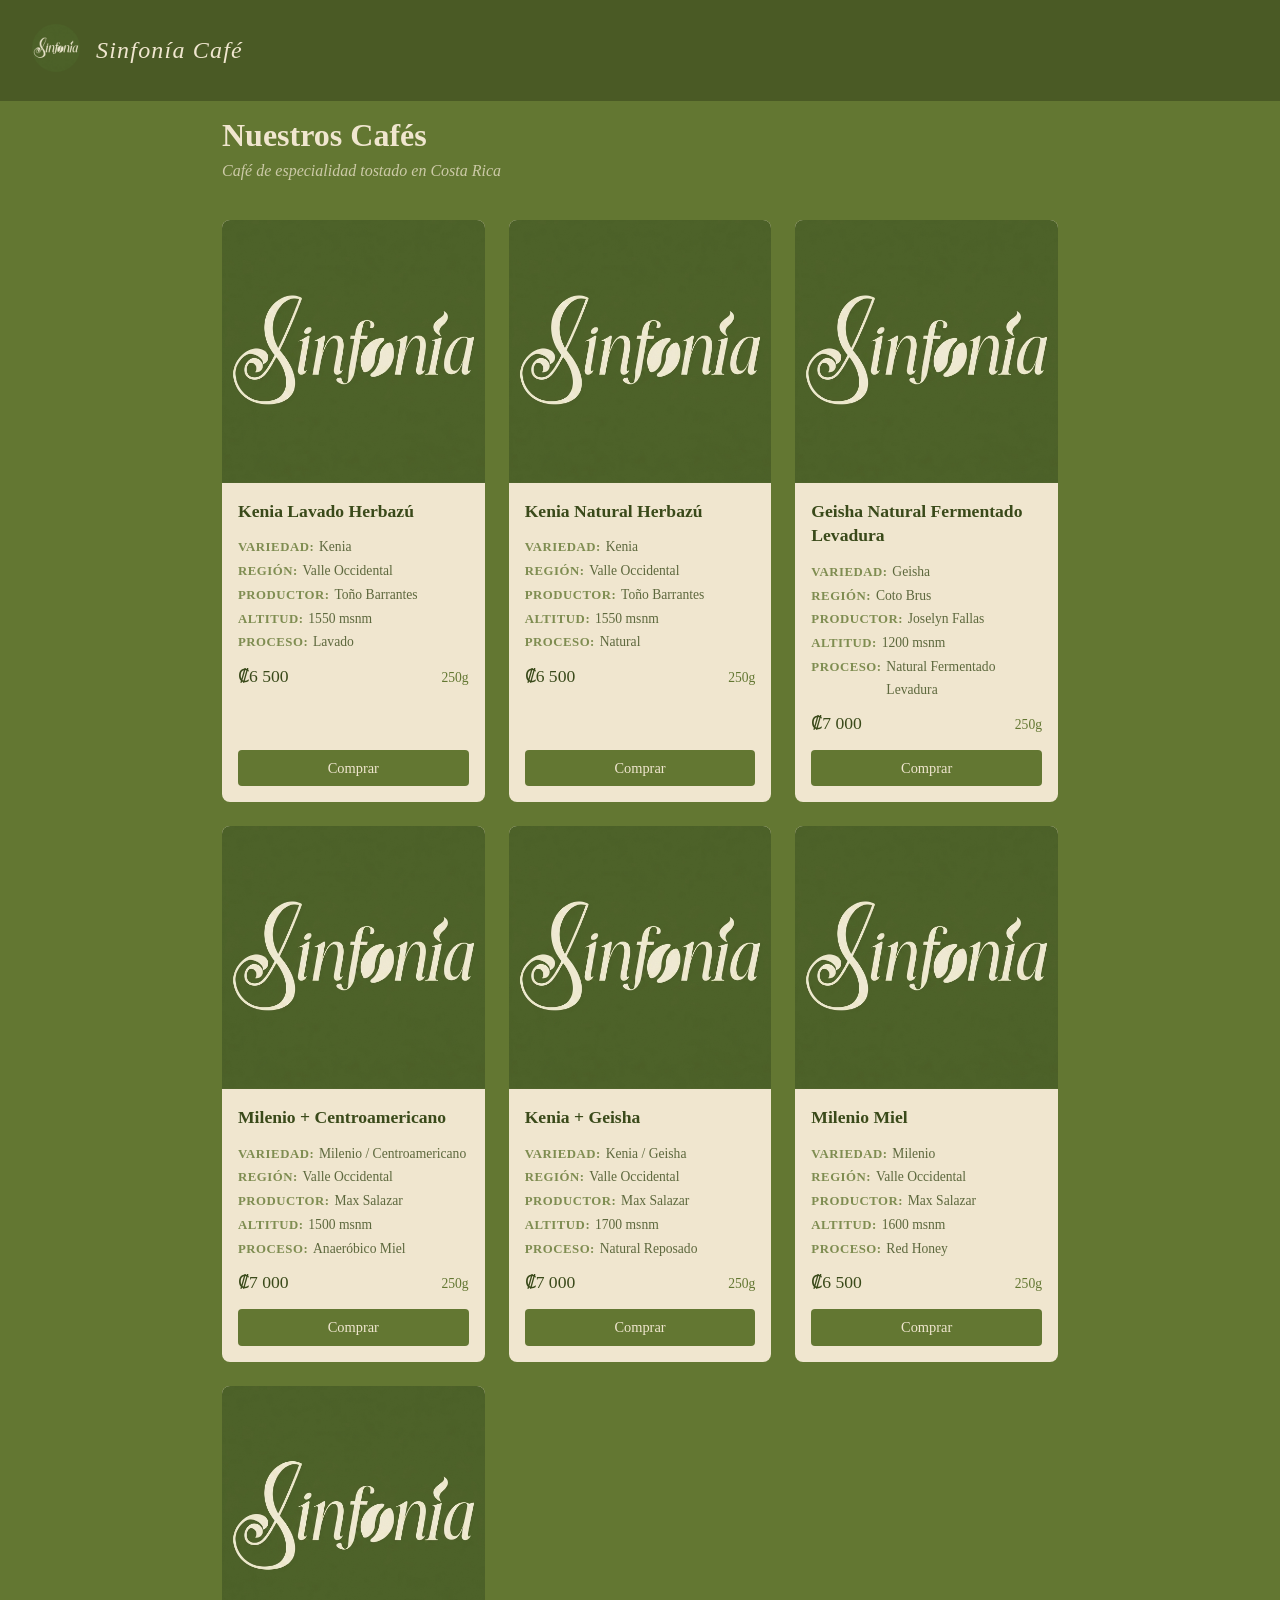
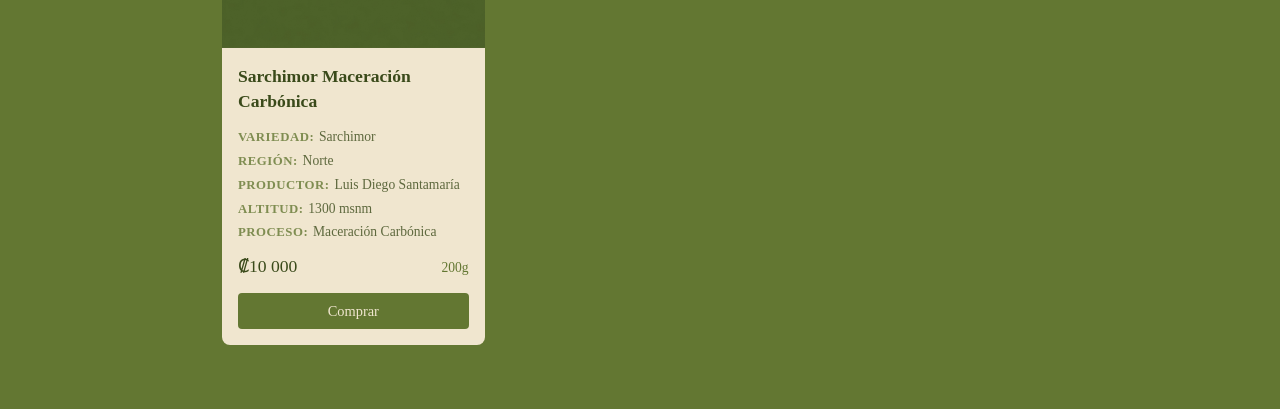
==== cafe.html @ 3f2649ae "Add coffee catalog page and polish styling - New cafe.html with 7 coffees showing variety, region, p" ====
<!DOCTYPE html>
<html lang="es">
<head>
  <meta charset="UTF-8">
  <meta name="viewport" content="width=device-width, initial-scale=1.0">
  <title>Café — Sinfonía Café</title>
  <link rel="icon" type="image/jpeg" href="images/logo.jpg">
  <style>
    * {
      margin: 0;
      padding: 0;
      box-sizing: border-box;
    }

    body {
      min-height: 100vh;
      background-color: #637732;
      color: #f0e6cf;
      font-family: Georgia, 'Times New Roman', serif;
    }

    header {
      padding: 1.5rem 2rem;
      display: flex;
      align-items: center;
      gap: 1rem;
      position: sticky;
      top: 0;
      background-color: #4a5a25;
      z-index: 10;
    }

    header img {
      width: 48px;
      height: 48px;
      border-radius: 50%;
      object-fit: cover;
    }

    header a {
      color: #f0e6cf;
      text-decoration: none;
      font-size: 1.25rem;
    }

    header .site-title {
      font-size: 1.5rem;
      font-style: italic;
      letter-spacing: 0.05em;
    }

    main {
      max-width: 900px;
      margin: 0 auto;
      padding: 1rem 2rem 4rem;
    }

    h1 {
      font-size: 2rem;
      margin-bottom: 0.5rem;
    }

    .subtitle {
      opacity: 0.75;
      font-style: italic;
      margin-bottom: 2.5rem;
    }

    .products {
      display: grid;
      grid-template-columns: repeat(auto-fill, minmax(260px, 1fr));
      gap: 1.5rem;
    }

    .product-card {
      background-color: #f0e6cf;
      color: #3a4a1a;
      border-radius: 8px;
      overflow: hidden;
      display: flex;
      flex-direction: column;
    }

    .product-card img {
      width: 100%;
      aspect-ratio: 1;
      object-fit: cover;
      background-color: rgba(240, 230, 207, 0.05);
    }

    .product-info {
      padding: 1rem;
      flex: 1;
      display: flex;
      flex-direction: column;
    }

    .product-info h3 {
      font-size: 1.1rem;
      margin-bottom: 0.75rem;
      line-height: 1.4;
    }

    .product-details {
      font-size: 0.85rem;
      line-height: 1.7;
      opacity: 0.8;
      margin-bottom: 0.75rem;
    }

    .product-details span {
      display: block;
    }

    .product-details .label {
      opacity: 1;
      color: #637732;
      font-size: 0.8rem;
      font-weight: bold;
      text-transform: uppercase;
      letter-spacing: 0.04em;
    }

    .detail-row {
      display: flex;
      gap: 0.3rem;
      align-items: baseline;
    }

    .price-size {
      display: flex;
      justify-content: space-between;
      align-items: baseline;
      margin-bottom: 1rem;
    }

    .price {
      font-size: 1.1rem;
    }

    .size {
      font-size: 0.85rem;
      opacity: 1;
      color: #637732;
    }

    .product-actions {
      margin-top: auto;
    }

    .btn {
      display: block;
      text-align: center;
      padding: 0.6rem 1rem;
      border-radius: 4px;
      font-family: inherit;
      font-size: 0.9rem;
      cursor: pointer;
      text-decoration: none;
      border: none;
      transition: opacity 0.2s;
      width: 100%;
    }

    .btn:hover {
      opacity: 0.85;
    }

    .btn-primary {
      background-color: #637732;
      color: #f0e6cf;
    }
  </style>
</head>
<body>
  <header>
    <a href="/">
      <img src="images/logo.jpg" alt="Sinfonía Café">
    </a>
    <a href="/" class="site-title">Sinfonía Café</a>
  </header>

  <main>
    <h1>Nuestros Cafés</h1>
    <p class="subtitle">Café de especialidad tostado en Costa Rica</p>

    <div class="products" id="catalog"></div>
  </main>

  <script>
    var WA_NUMBER = ['\x35\x30\x36', '854', '892', '36'].join('');

    var coffees = [
      {
        name: 'Kenia Lavado Herbazú',
        variedad: 'Kenia',
        region: 'Valle Occidental',
        productor: 'Toño Barrantes',
        altitud: '1550 msnm',
        proceso: 'Lavado',
        price: 6500,
        size: '250g'
      },
      {
        name: 'Kenia Natural Herbazú',
        variedad: 'Kenia',
        region: 'Valle Occidental',
        productor: 'Toño Barrantes',
        altitud: '1550 msnm',
        proceso: 'Natural',
        price: 6500,
        size: '250g'
      },
      {
        name: 'Geisha Natural Fermentado Levadura',
        variedad: 'Geisha',
        region: 'Coto Brus',
        productor: 'Joselyn Fallas',
        altitud: '1200 msnm',
        proceso: 'Natural Fermentado Levadura',
        price: 7000,
        size: '250g'
      },
      {
        name: 'Milenio + Centroamericano',
        variedad: 'Milenio / Centroamericano',
        region: 'Valle Occidental',
        productor: 'Max Salazar',
        altitud: '1500 msnm',
        proceso: 'Anaeróbico Miel',
        price: 7000,
        size: '250g'
      },
      {
        name: 'Kenia + Geisha',
        variedad: 'Kenia / Geisha',
        region: 'Valle Occidental',
        productor: 'Max Salazar',
        altitud: '1700 msnm',
        proceso: 'Natural Reposado',
        price: 7000,
        size: '250g'
      },
      {
        name: 'Milenio Miel',
        variedad: 'Milenio',
        region: 'Valle Occidental',
        productor: 'Max Salazar',
        altitud: '1600 msnm',
        proceso: 'Red Honey',
        price: 6500,
        size: '250g'
      },
      {
        name: 'Sarchimor Maceración Carbónica',
        variedad: 'Sarchimor',
        region: 'Norte',
        productor: 'Luis Diego Santamaría',
        altitud: '1300 msnm',
        proceso: 'Maceración Carbónica',
        price: 10000,
        size: '200g'
      },
    ];

    function formatPrice(n) {
      return '₡' + n.toLocaleString('es-CR');
    }

    function buildWhatsAppLink(coffee) {
      var msg = 'Hola! Me interesa comprar:\n\n';
      msg += '• ' + coffee.name + ' (' + coffee.size + ') — ' + formatPrice(coffee.price);
      return 'https://wa.me/' + WA_NUMBER + '?text=' + encodeURIComponent(msg);
    }

    function render() {
      var catalog = document.getElementById('catalog');

      coffees.forEach(function(c) {
        var card = document.createElement('div');
        card.className = 'product-card';

        var img = document.createElement('img');
        img.src = 'images/logo.jpg';
        img.alt = c.name;
        card.appendChild(img);

        var info = document.createElement('div');
        info.className = 'product-info';

        var h3 = document.createElement('h3');
        h3.textContent = c.name;
        info.appendChild(h3);

        var details = document.createElement('div');
        details.className = 'product-details';

        var fields = [
          ['Variedad', c.variedad],
          ['Región', c.region],
          ['Productor', c.productor],
          ['Altitud', c.altitud],
          ['Proceso', c.proceso],
        ];

        fields.forEach(function(f) {
          if (!f[1]) return;
          var row = document.createElement('div');
          row.className = 'detail-row';
          var label = document.createElement('span');
          label.className = 'label';
          label.textContent = f[0] + ':';
          var value = document.createElement('span');
          value.textContent = ' ' + f[1];
          row.appendChild(label);
          row.appendChild(value);
          details.appendChild(row);
        });

        info.appendChild(details);

        var priceSize = document.createElement('div');
        priceSize.className = 'price-size';
        var priceEl = document.createElement('span');
        priceEl.className = 'price';
        priceEl.textContent = formatPrice(c.price);
        var sizeEl = document.createElement('span');
        sizeEl.className = 'size';
        sizeEl.textContent = c.size;
        priceSize.appendChild(priceEl);
        priceSize.appendChild(sizeEl);
        info.appendChild(priceSize);

        var actions = document.createElement('div');
        actions.className = 'product-actions';
        var waLink = document.createElement('a');
        waLink.className = 'btn btn-primary';
        waLink.href = buildWhatsAppLink(c);
        waLink.target = '_blank';
        waLink.rel = 'noopener';
        waLink.textContent = 'Comprar';
        actions.appendChild(waLink);

        info.appendChild(actions);
        card.appendChild(info);
        catalog.appendChild(card);
      });
    }

    render();
  </script>
</body>
</html>
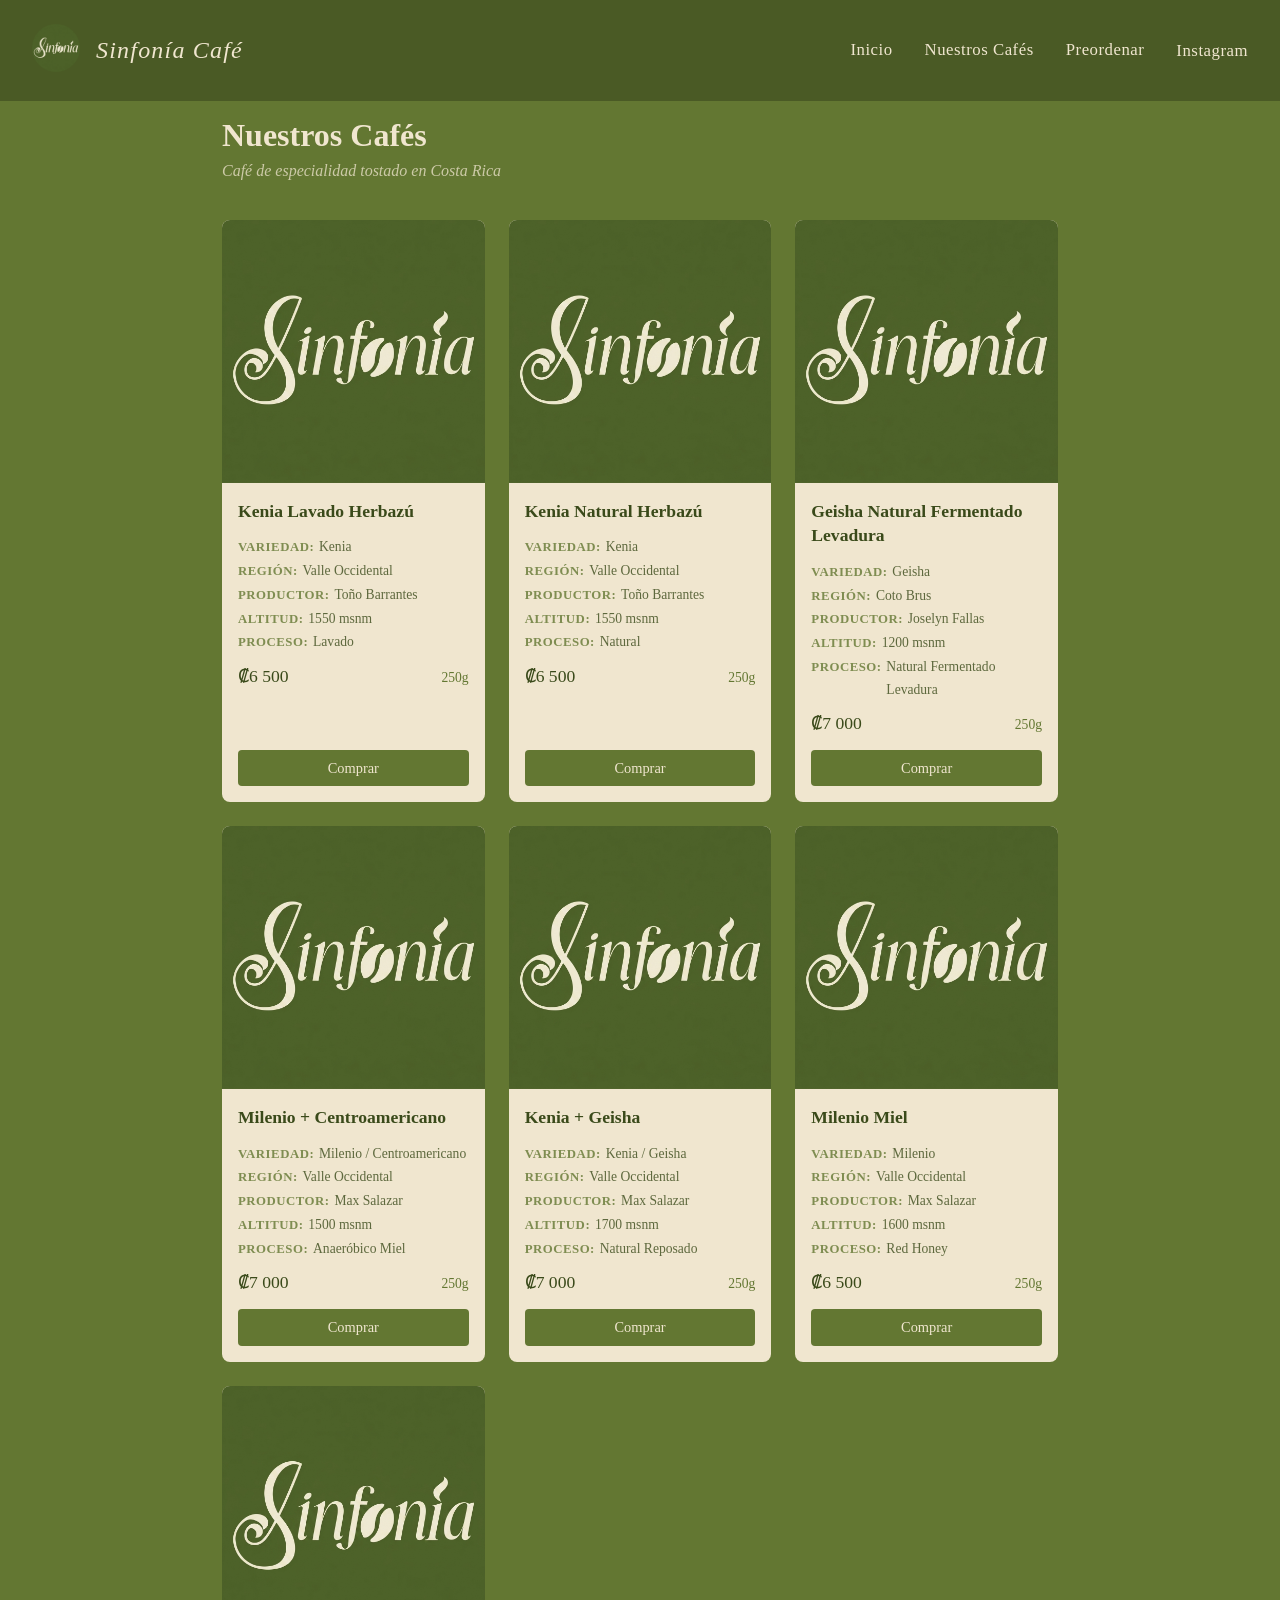
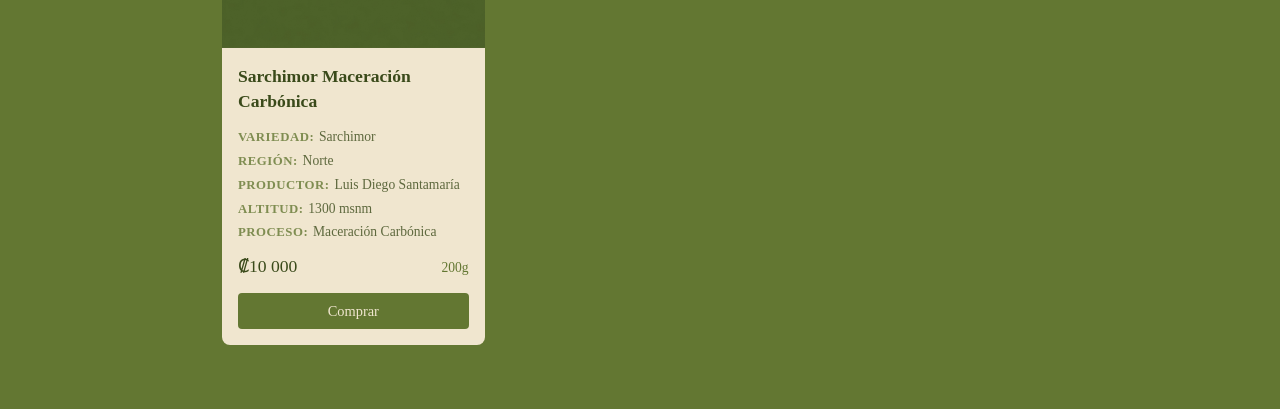
==== commit 304c5e32: "Add responsive nav menu and floating cart button - Hamburger menu on mobile, inline nav in header on" ====
--- a/cafe.html
+++ b/cafe.html
@@ -49,6 +49,77 @@
       letter-spacing: 0.05em;
     }
 
+    .hamburger {
+      margin-left: auto;
+      background: none;
+      border: none;
+      color: #f0e6cf;
+      font-size: 1.6rem;
+      cursor: pointer;
+      padding: 0.25rem;
+      line-height: 1;
+    }
+
+    .nav-menu {
+      display: none;
+      position: absolute;
+      top: 100%;
+      left: 0;
+      right: 0;
+      background-color: #4a5a25;
+      padding: 0.5rem 2rem 1rem;
+      flex-direction: column;
+    }
+
+    .nav-menu.open {
+      display: flex;
+    }
+
+    .nav-menu a {
+      color: #f0e6cf;
+      text-decoration: none;
+      padding: 0.6rem 0;
+      font-size: 1rem;
+      border-bottom: 1px solid rgba(240, 230, 207, 0.15);
+    }
+
+    .nav-menu a:last-child {
+      border-bottom: none;
+    }
+
+    .nav-menu a:hover {
+      opacity: 0.8;
+    }
+
+    @media (min-width: 768px) {
+      .hamburger {
+        display: none;
+      }
+
+      .nav-menu {
+        display: flex;
+        position: static;
+        flex-direction: row;
+        gap: 2rem;
+        background: none;
+        padding: 0;
+        margin-left: auto;
+        align-items: center;
+      }
+
+      .nav-menu a {
+        padding: 0.4rem 0;
+        font-size: 1.05rem;
+        border-bottom: 2px solid transparent;
+        letter-spacing: 0.03em;
+      }
+
+      .nav-menu a:hover {
+        border-bottom-color: #f0e6cf;
+        opacity: 1;
+      }
+    }
+
     main {
       max-width: 900px;
       margin: 0 auto;
@@ -178,6 +249,13 @@
       <img src="images/logo.jpg" alt="Sinfonía Café">
     </a>
     <a href="/" class="site-title">Sinfonía Café</a>
+    <nav class="nav-menu" id="nav">
+      <a href="/">Inicio</a>
+      <a href="cafe">Nuestros Cafés</a>
+      <a href="preordenar">Preordenar</a>
+      <a href="https://instagram.com/sinfonia_cafe_cr" target="_blank" rel="noopener">Instagram</a>
+    </nav>
+    <button class="hamburger" onclick="document.getElementById('nav').classList.toggle('open')" aria-label="Menú">&#9776;</button>
   </header>
 
   <main>
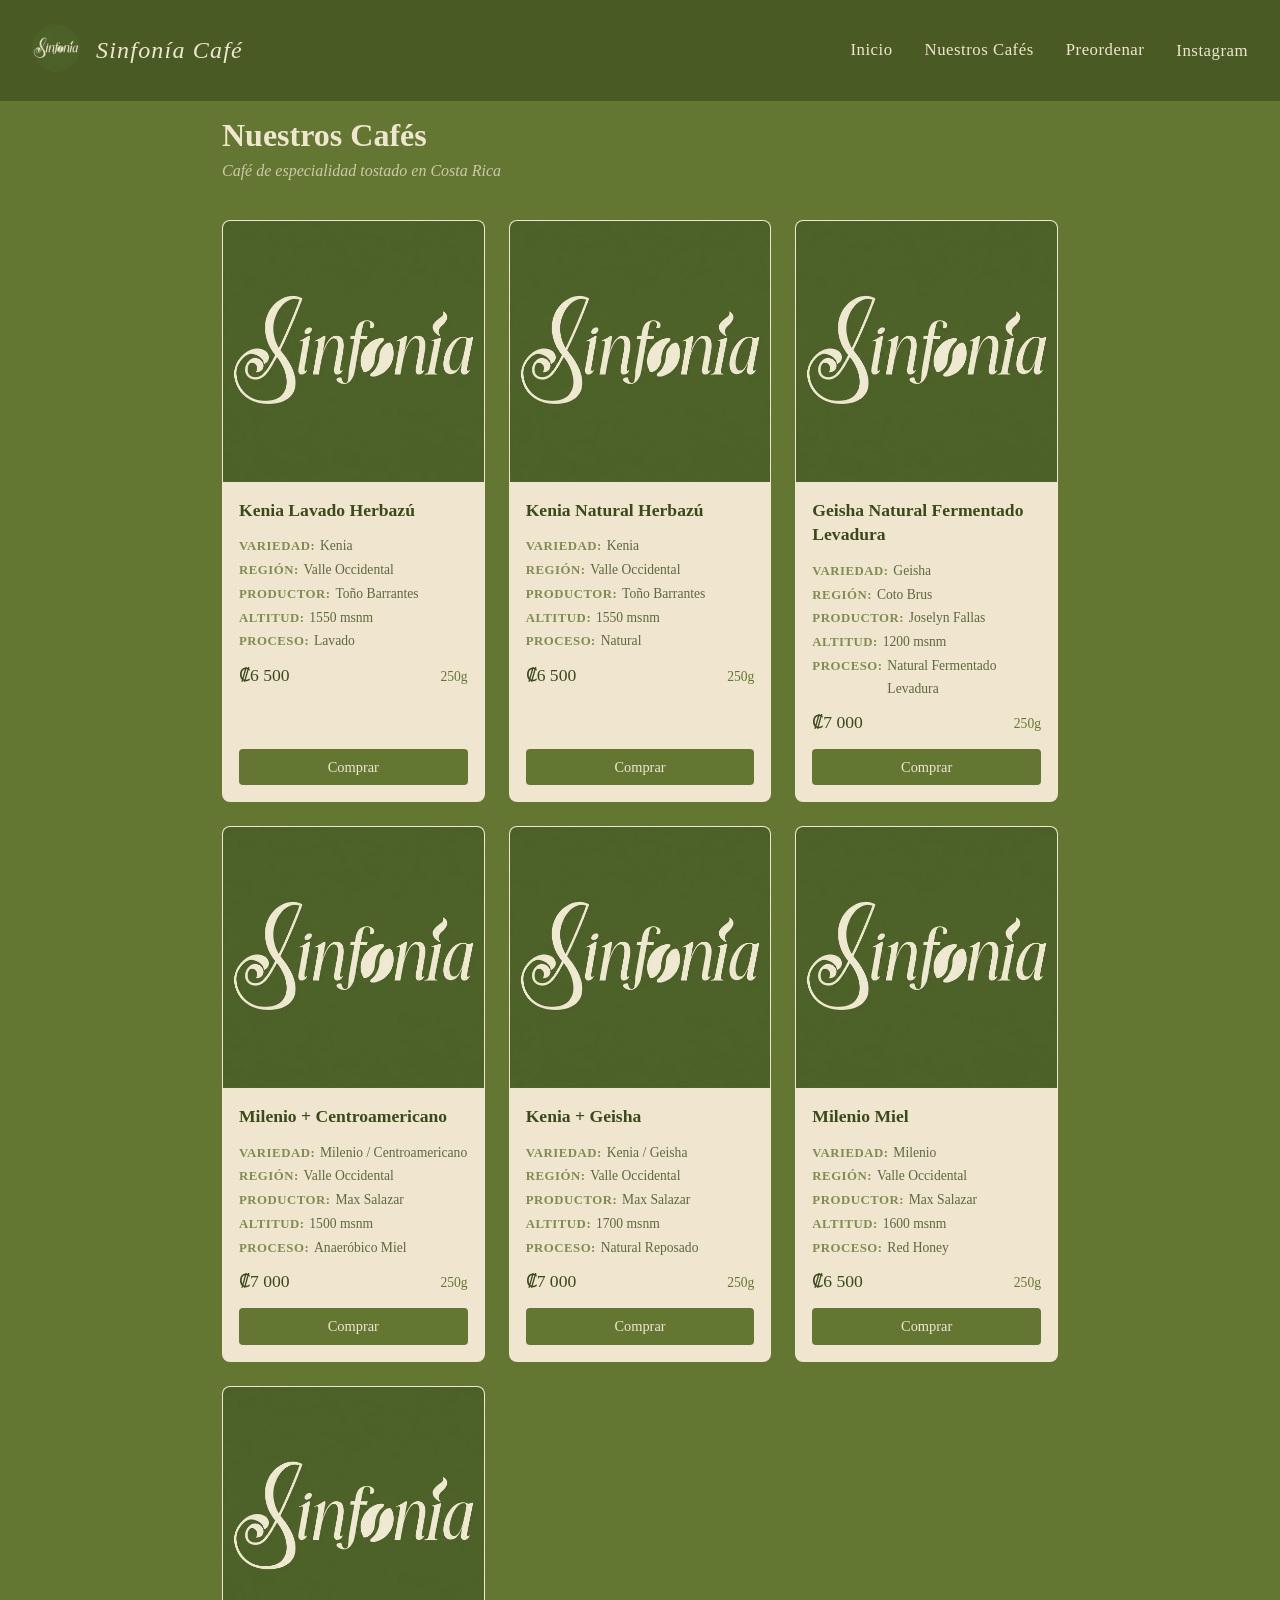
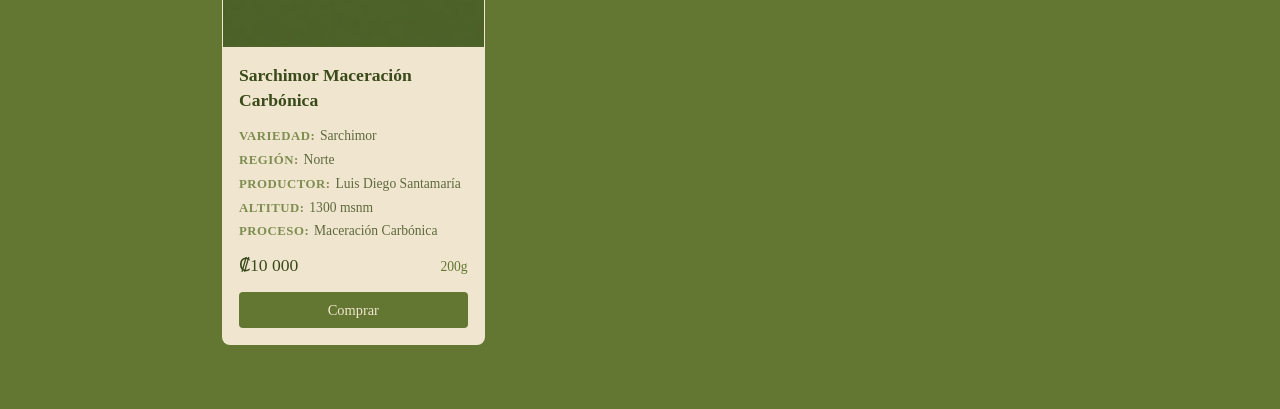
==== commit df1bd493: "Extract shared CSS and JS into styles.css and main.js Reduces duplication across pages — shared rese" ====
--- a/cafe.html
+++ b/cafe.html
@@ -5,171 +5,16 @@
   <meta name="viewport" content="width=device-width, initial-scale=1.0">
   <title>Café — Sinfonía Café</title>
   <link rel="icon" type="image/jpeg" href="images/logo.jpg">
+  <link rel="stylesheet" href="styles.css">
   <style>
-    * {
-      margin: 0;
-      padding: 0;
-      box-sizing: border-box;
-    }
-
-    body {
-      min-height: 100vh;
-      background-color: #637732;
-      color: #f0e6cf;
-      font-family: Georgia, 'Times New Roman', serif;
-    }
-
-    header {
-      padding: 1.5rem 2rem;
-      display: flex;
-      align-items: center;
-      gap: 1rem;
-      position: sticky;
-      top: 0;
-      background-color: #4a5a25;
-      z-index: 10;
-    }
-
-    header img {
-      width: 48px;
-      height: 48px;
-      border-radius: 50%;
-      object-fit: cover;
-    }
-
-    header a {
-      color: #f0e6cf;
-      text-decoration: none;
-      font-size: 1.25rem;
-    }
-
-    header .site-title {
-      font-size: 1.5rem;
-      font-style: italic;
-      letter-spacing: 0.05em;
-    }
-
-    .hamburger {
-      margin-left: auto;
-      background: none;
-      border: none;
-      color: #f0e6cf;
-      font-size: 1.6rem;
-      cursor: pointer;
-      padding: 0.25rem;
-      line-height: 1;
-    }
-
-    .nav-menu {
-      display: none;
-      position: absolute;
-      top: 100%;
-      left: 0;
-      right: 0;
-      background-color: #4a5a25;
-      padding: 0.5rem 2rem 1rem;
-      flex-direction: column;
-    }
-
-    .nav-menu.open {
-      display: flex;
-    }
-
-    .nav-menu a {
-      color: #f0e6cf;
-      text-decoration: none;
-      padding: 0.6rem 0;
-      font-size: 1rem;
-      border-bottom: 1px solid rgba(240, 230, 207, 0.15);
-    }
-
-    .nav-menu a:last-child {
-      border-bottom: none;
-    }
-
-    .nav-menu a:hover {
-      opacity: 0.8;
-    }
-
-    @media (min-width: 768px) {
-      .hamburger {
-        display: none;
-      }
-
-      .nav-menu {
-        display: flex;
-        position: static;
-        flex-direction: row;
-        gap: 2rem;
-        background: none;
-        padding: 0;
-        margin-left: auto;
-        align-items: center;
-      }
-
-      .nav-menu a {
-        padding: 0.4rem 0;
-        font-size: 1.05rem;
-        border-bottom: 2px solid transparent;
-        letter-spacing: 0.03em;
-      }
-
-      .nav-menu a:hover {
-        border-bottom-color: #f0e6cf;
-        opacity: 1;
-      }
-    }
-
-    main {
-      max-width: 900px;
-      margin: 0 auto;
-      padding: 1rem 2rem 4rem;
-    }
-
-    h1 {
-      font-size: 2rem;
-      margin-bottom: 0.5rem;
-    }
-
-    .subtitle {
-      opacity: 0.75;
-      font-style: italic;
-      margin-bottom: 2.5rem;
-    }
-
-    .products {
-      display: grid;
-      grid-template-columns: repeat(auto-fill, minmax(260px, 1fr));
-      gap: 1.5rem;
-    }
-
     .product-card {
       background-color: #f0e6cf;
       color: #3a4a1a;
-      border-radius: 8px;
-      overflow: hidden;
-      display: flex;
-      flex-direction: column;
-    }
-
-    .product-card img {
-      width: 100%;
-      aspect-ratio: 1;
-      object-fit: cover;
-      background-color: rgba(240, 230, 207, 0.05);
-    }
-
-    .product-info {
-      padding: 1rem;
-      flex: 1;
-      display: flex;
-      flex-direction: column;
     }
 
     .product-info h3 {
       font-size: 1.1rem;
       margin-bottom: 0.75rem;
-      line-height: 1.4;
     }
 
     .product-details {
@@ -211,30 +56,11 @@
 
     .size {
       font-size: 0.85rem;
-      opacity: 1;
       color: #637732;
     }
 
     .product-actions {
       margin-top: auto;
-    }
-
-    .btn {
-      display: block;
-      text-align: center;
-      padding: 0.6rem 1rem;
-      border-radius: 4px;
-      font-family: inherit;
-      font-size: 0.9rem;
-      cursor: pointer;
-      text-decoration: none;
-      border: none;
-      transition: opacity 0.2s;
-      width: 100%;
-    }
-
-    .btn:hover {
-      opacity: 0.85;
     }
 
     .btn-primary {
@@ -255,7 +81,7 @@
       <a href="preordenar">Preordenar</a>
       <a href="https://instagram.com/sinfonia_cafe_cr" target="_blank" rel="noopener">Instagram</a>
     </nav>
-    <button class="hamburger" onclick="document.getElementById('nav').classList.toggle('open')" aria-label="Menú">&#9776;</button>
+    <button class="hamburger" onclick="toggleNav()" aria-label="Menú">&#9776;</button>
   </header>
 
   <main>
@@ -265,9 +91,8 @@
     <div class="products" id="catalog"></div>
   </main>
 
+  <script src="main.js"></script>
   <script>
-    var WA_NUMBER = ['\x35\x30\x36', '854', '892', '36'].join('');
-
     var coffees = [
       {
         name: 'Kenia Lavado Herbazú',
@@ -341,17 +166,7 @@
       },
     ];
 
-    function formatPrice(n) {
-      return '₡' + n.toLocaleString('es-CR');
-    }
-
-    function buildWhatsAppLink(coffee) {
-      var msg = 'Hola! Me interesa comprar:\n\n';
-      msg += '• ' + coffee.name + ' (' + coffee.size + ') — ' + formatPrice(coffee.price);
-      return 'https://wa.me/' + WA_NUMBER + '?text=' + encodeURIComponent(msg);
-    }
-
-    function render() {
+    (function() {
       var catalog = document.getElementById('catalog');
 
       coffees.forEach(function(c) {
@@ -413,7 +228,7 @@
         actions.className = 'product-actions';
         var waLink = document.createElement('a');
         waLink.className = 'btn btn-primary';
-        waLink.href = buildWhatsAppLink(c);
+        waLink.href = buildWhatsAppLink([{ name: c.name + ' (' + c.size + ')', price: c.price }]);
         waLink.target = '_blank';
         waLink.rel = 'noopener';
         waLink.textContent = 'Comprar';
@@ -423,9 +238,7 @@
         card.appendChild(info);
         catalog.appendChild(card);
       });
-    }
-
-    render();
+    })();
   </script>
 </body>
 </html>
--- a/styles.css
+++ b/styles.css
@@ -0,0 +1,201 @@
+* {
+  margin: 0;
+  padding: 0;
+  box-sizing: border-box;
+}
+
+body {
+  min-height: 100vh;
+  background-color: #637732;
+  color: #f0e6cf;
+  font-family: Georgia, 'Times New Roman', serif;
+}
+
+header {
+  padding: 1.5rem 2rem;
+  display: flex;
+  align-items: center;
+  gap: 1rem;
+  position: sticky;
+  top: 0;
+  background-color: #4a5a25;
+  z-index: 10;
+}
+
+header img {
+  width: 48px;
+  height: 48px;
+  border-radius: 50%;
+  object-fit: cover;
+}
+
+header a {
+  color: #f0e6cf;
+  text-decoration: none;
+  font-size: 1.25rem;
+}
+
+header .site-title {
+  font-size: 1.5rem;
+  font-style: italic;
+  letter-spacing: 0.05em;
+}
+
+.hamburger {
+  margin-left: auto;
+  background: none;
+  border: none;
+  color: #f0e6cf;
+  font-size: 1.6rem;
+  cursor: pointer;
+  padding: 0.25rem;
+  line-height: 1;
+}
+
+.nav-menu {
+  display: none;
+  position: absolute;
+  top: 100%;
+  left: 0;
+  right: 0;
+  background-color: #4a5a25;
+  padding: 0.5rem 2rem 1rem;
+  flex-direction: column;
+}
+
+.nav-menu.open {
+  display: flex;
+}
+
+.nav-menu a {
+  color: #f0e6cf;
+  text-decoration: none;
+  padding: 0.6rem 0;
+  font-size: 1rem;
+  border-bottom: 1px solid rgba(240, 230, 207, 0.15);
+}
+
+.nav-menu a:last-child {
+  border-bottom: none;
+}
+
+.nav-menu a:hover {
+  opacity: 0.8;
+}
+
+@media (min-width: 768px) {
+  .hamburger {
+    display: none;
+  }
+
+  .nav-menu {
+    display: flex;
+    position: static;
+    flex-direction: row;
+    gap: 2rem;
+    background: none;
+    padding: 0;
+    margin-left: auto;
+    align-items: center;
+  }
+
+  .nav-menu a {
+    padding: 0.4rem 0;
+    font-size: 1.05rem;
+    border-bottom: 2px solid transparent;
+    letter-spacing: 0.03em;
+  }
+
+  .nav-menu a:hover {
+    border-bottom-color: #f0e6cf;
+    opacity: 1;
+  }
+}
+
+main {
+  max-width: 900px;
+  margin: 0 auto;
+  padding: 1rem 2rem 4rem;
+}
+
+h1 {
+  font-size: 2rem;
+  margin-bottom: 0.5rem;
+}
+
+.subtitle {
+  opacity: 0.75;
+  font-style: italic;
+  margin-bottom: 2.5rem;
+}
+
+.products {
+  display: grid;
+  grid-template-columns: repeat(auto-fill, minmax(260px, 1fr));
+  gap: 1.5rem;
+}
+
+.product-card {
+  background-color: rgba(240, 230, 207, 0.1);
+  border: 1px solid rgba(240, 230, 207, 0.25);
+  border-radius: 8px;
+  overflow: hidden;
+  display: flex;
+  flex-direction: column;
+}
+
+.product-card img {
+  width: 100%;
+  aspect-ratio: 1;
+  object-fit: cover;
+  background-color: rgba(240, 230, 207, 0.05);
+}
+
+.product-info {
+  padding: 1rem;
+  flex: 1;
+  display: flex;
+  flex-direction: column;
+}
+
+.product-info h3 {
+  font-size: 1rem;
+  margin-bottom: 0.5rem;
+  line-height: 1.4;
+}
+
+.product-actions {
+  margin-top: auto;
+  display: flex;
+  flex-direction: column;
+  gap: 0.5rem;
+}
+
+.btn {
+  display: block;
+  text-align: center;
+  padding: 0.6rem 1rem;
+  border-radius: 4px;
+  font-family: inherit;
+  font-size: 0.9rem;
+  cursor: pointer;
+  text-decoration: none;
+  border: none;
+  transition: opacity 0.2s;
+  width: 100%;
+}
+
+.btn:hover {
+  opacity: 0.85;
+}
+
+.btn-primary {
+  background-color: #f0e6cf;
+  color: #637732;
+}
+
+.btn-outline {
+  background: transparent;
+  color: #f0e6cf;
+  border: 1px solid rgba(240, 230, 207, 0.5);
+}
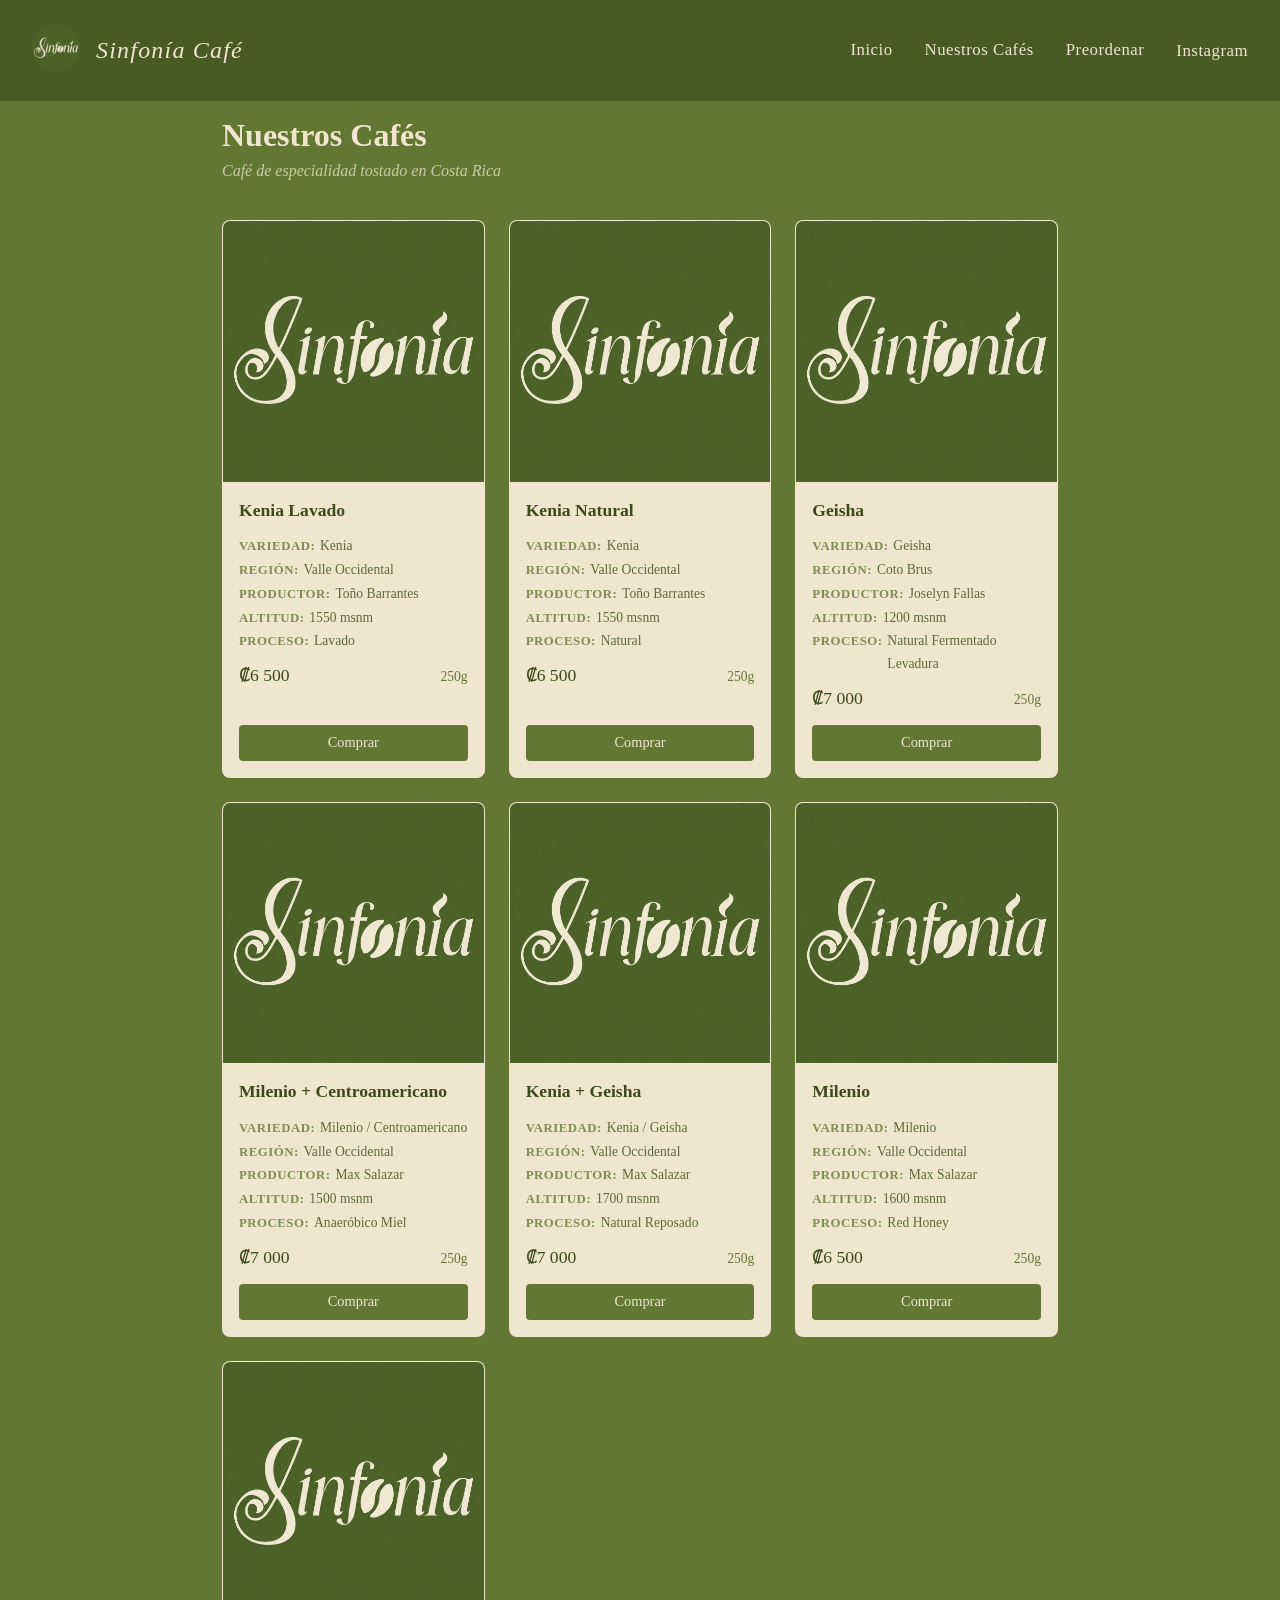
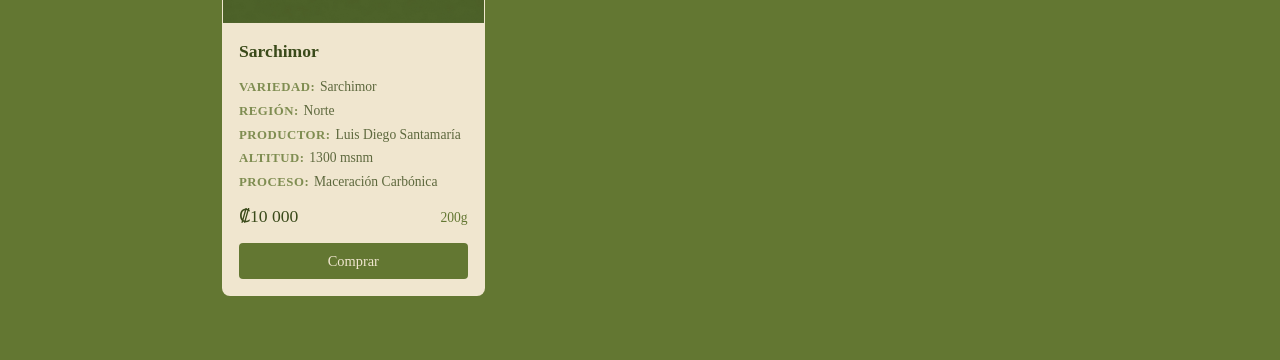
==== commit 28314418: "Simplify coffee names to variety only Co-Authored-By: Claude Opus 4.6 <noreply@anthropic.com>" ====
--- a/cafe.html
+++ b/cafe.html
@@ -95,7 +95,7 @@
   <script>
     var coffees = [
       {
-        name: 'Kenia Lavado Herbazú',
+        name: 'Kenia Lavado',
         variedad: 'Kenia',
         region: 'Valle Occidental',
         productor: 'Toño Barrantes',
@@ -105,7 +105,7 @@
         size: '250g'
       },
       {
-        name: 'Kenia Natural Herbazú',
+        name: 'Kenia Natural',
         variedad: 'Kenia',
         region: 'Valle Occidental',
         productor: 'Toño Barrantes',
@@ -115,7 +115,7 @@
         size: '250g'
       },
       {
-        name: 'Geisha Natural Fermentado Levadura',
+        name: 'Geisha',
         variedad: 'Geisha',
         region: 'Coto Brus',
         productor: 'Joselyn Fallas',
@@ -145,7 +145,7 @@
         size: '250g'
       },
       {
-        name: 'Milenio Miel',
+        name: 'Milenio',
         variedad: 'Milenio',
         region: 'Valle Occidental',
         productor: 'Max Salazar',
@@ -155,7 +155,7 @@
         size: '250g'
       },
       {
-        name: 'Sarchimor Maceración Carbónica',
+        name: 'Sarchimor',
         variedad: 'Sarchimor',
         region: 'Norte',
         productor: 'Luis Diego Santamaría',
